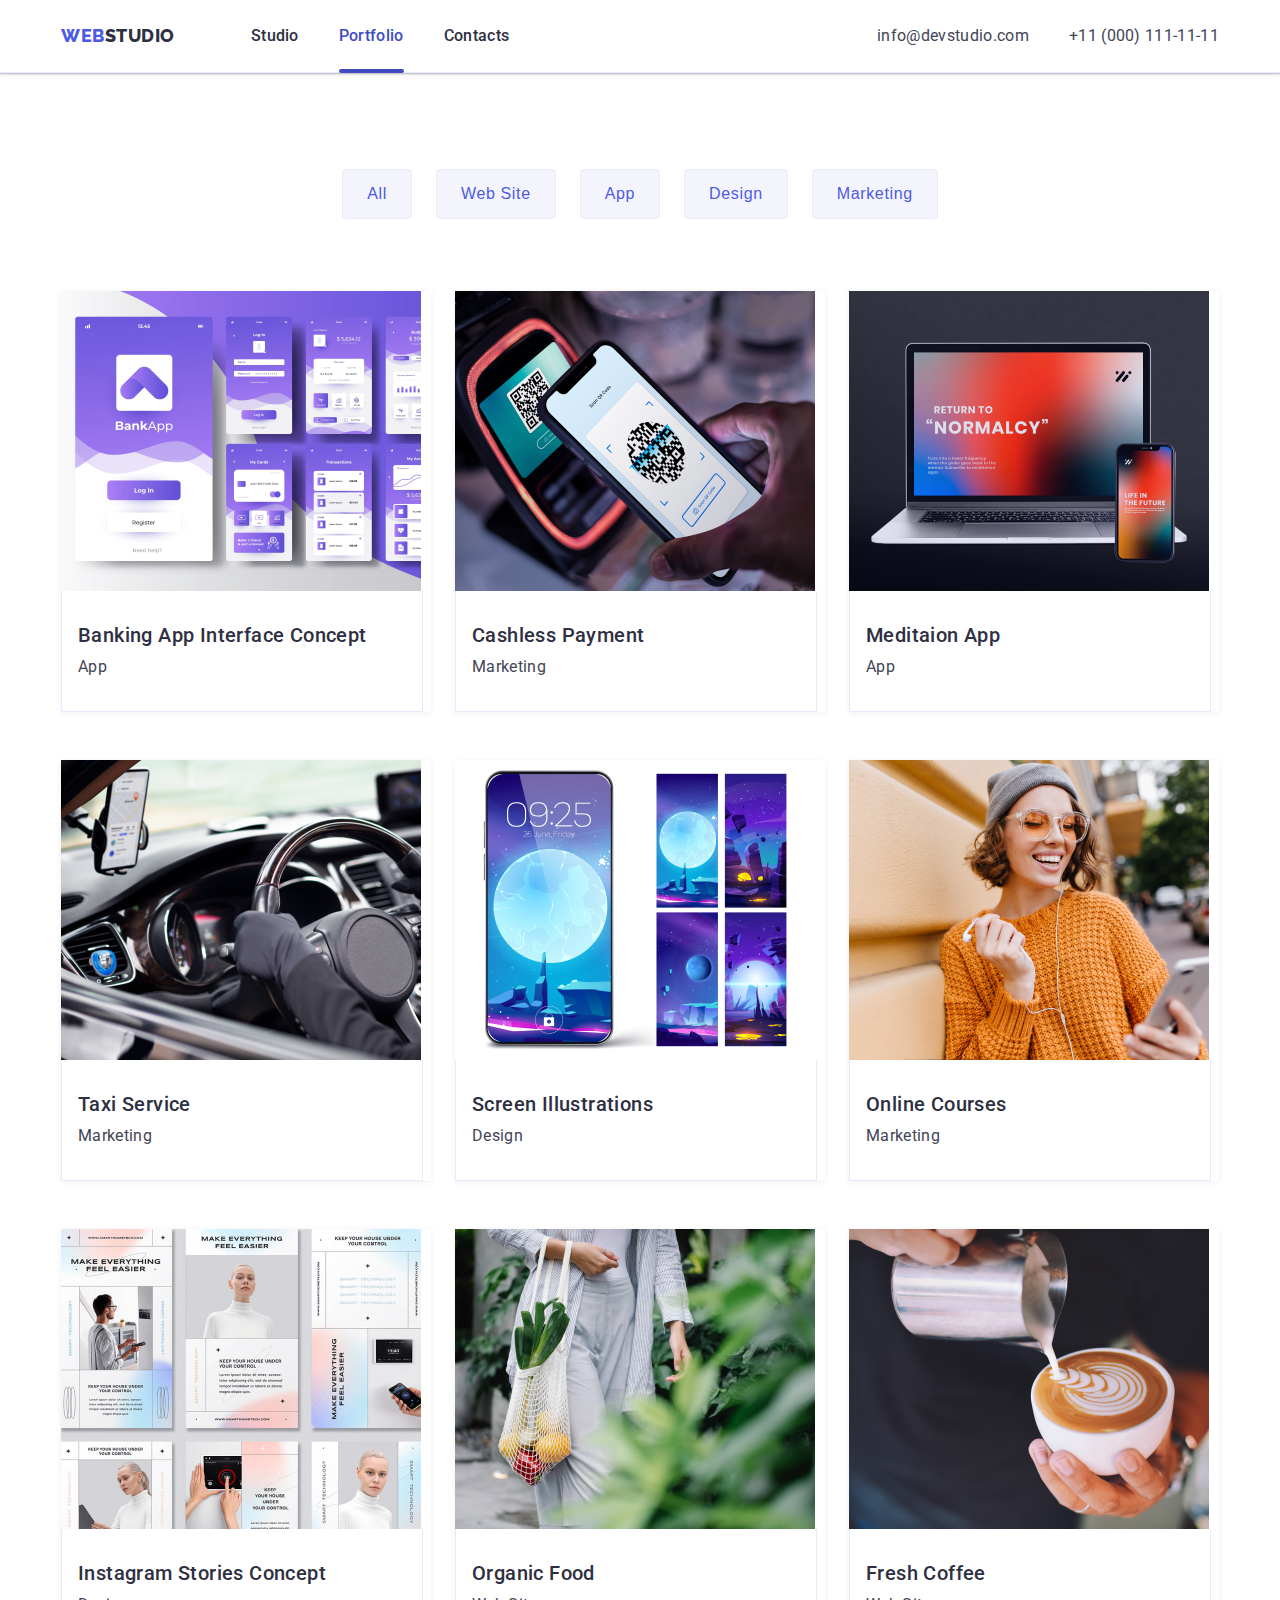
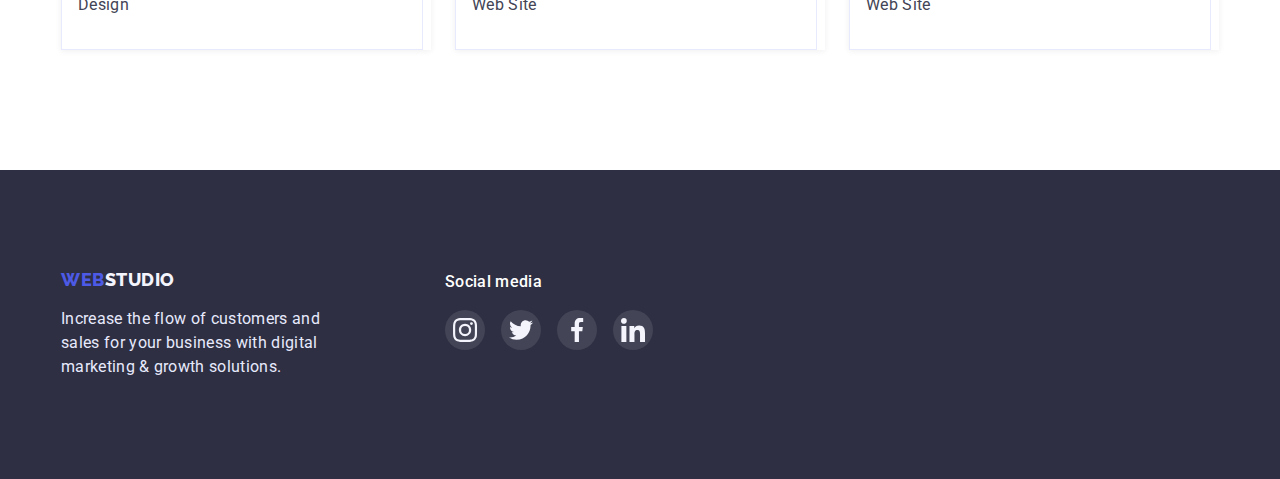
==== portfolio.html @ ebdb6b66 "corect" ====
<!DOCTYPE html>
<html lang="en">
<head>
    <meta charset="UTF-8">
    <meta http-equiv="X-UA-Compatible" content="IE=edge">
    <meta name="viewport" content="width=device-width, initial-scale=1.0">
    <link rel="preconnect" href="https://fonts.googleapis.com">
    <link rel="preconnect" href="https://fonts.gstatic.com" crossorigin>
    <link href="https://fonts.googleapis.com/css2?family=Raleway:wght@800&family=Roboto:wght@400;500;700;900&display=swap" rel="stylesheet">
    <link rel="stylesheet" href="https://cdnjs.cloudflare.com/ajax/libs/modern-normalize/1.1.0/modern-normalize.min.css" integrity="sha512-wpPYUAdjBVSE4KJnH1VR1HeZfpl1ub8YT/NKx4PuQ5NmX2tKuGu6U/JRp5y+Y8XG2tV+wKQpNHVUX03MfMFn9Q==" crossorigin="anonymous" referrerpolicy="no-referrer" />
    <link rel="stylesheet" href="./css/styles.css">
    <title>Document</title>
</head>
<body>
    <header class="header">
        <div class="container header-container">
            <nav class="header-navigation">
                <a class="header-logo link" href="./index.html"><span class="header-logo-part">Web</span>Studio</a>
                <ul class="header-list list">
                    <li class="header-item"><a class="header-link link" href="./index.html">Studio</a></li>
                    <li class="header-item"><a class="header-link link current" href="./portfolio.html">Portfolio</a></li>
                    <li class="header-item"><a class="header-link link" href="./index.html">Contacts</a></li>
                </ul>
            </nav>
            <address class="header-adress">
                <ul class="header-adress-list list">
                    <li><a class="header-adress-mail link" href="mailto:info@devstudio.com">info@devstudio.com</a></li>
                    <li><a class="header-adress-tel link" href="tel:+110001111111">+11 (000) 111-11-11</a></li>
                </ul>
            </address>
        </div>
    </header>
    <main>
        <section class="portfolio">
            <div class="container container-portfolio">
                <h1 class="portfolio-menu">menu</h1>
                <ul class="portfolio-list list">
                    <li class="portfolio-item"><button type="button" class="portfolio-btn">All</button></li>
                    <li class="portfolio-item"><button type="button" class="portfolio-btn">Web Site</button></li>
                    <li class="portfolio-item"><button type="button" class="portfolio-btn">App</button></li>
                    <li class="portfolio-item"><button type="button" class="portfolio-btn">Design</button></li>
                    <li class="portfolio-item"><button type="button" class="portfolio-btn">Marketing</button></li>
                </ul>
                <ul class="menu-list list">
                    <li class="menu-iteam">
                            <div class="menu-info">
                                <a href="" class="link">
                                    <img src="./images/portfolio1.jpg" alt="app" width="360">
                                    <p class="menu-top-info">14 Stylish and User-Friendly App Design Concepts · Task Manager App · Calorie Tracker App · Exotic Fruit Ecommerce App · Cloud Storage App</p>
                            </div>
                                <div class="cotainer-menu"><h2 class="menu-subtitle subtitle">Banking App Interface Concept</h2>
                                <p class="menu-text text">App</p>
                            </div>
                        </a>
                    </li>
                    <li class="menu-iteam">
                        <div class="menu-info"> 
                            <a href="" class="link">
                            <img src="./images/portfolio2.jpg" alt="phone" width="360">
                            <p class="menu-top-info">14 Stylish and User-Friendly App Design Concepts · Task Manager App · Calorie Tracker App · Exotic Fruit Ecommerce App · Cloud Storage App</p>
                        </div>
                            <div class="cotainer-menu">
                                <h2 class="menu-subtitle subtitle">Cashless Payment</h2>
                                <p class="menu-text text">Marketing</p>
                            </div>
                        </a>
                    </li>
                    <li class="menu-iteam">
                        <div class="menu-info">
                            <a href="" class="link">
                            <img src="./images/portfolio3.jpg" alt="laptop" width="360">
                            <p class="menu-top-info">14 Stylish and User-Friendly App Design Concepts · Task Manager App · Calorie Tracker App · Exotic Fruit Ecommerce App · Cloud Storage App</p>
                        </div>
                            <div class="cotainer-menu"><h2 class="menu-subtitle subtitle">Meditaion App</h2>
                            <p class="menu-text text">App</p>
                        </div>
                        </a>
                    </li>
                    <li class="menu-iteam">
                        <div class="menu-info">
                            <a href="" class="link">
                            <img src="./images/portfolio4.jpg" alt="car" width="360">
                            <p class="menu-top-info">14 Stylish and User-Friendly App Design Concepts · Task Manager App · Calorie Tracker App · Exotic Fruit Ecommerce App · Cloud Storage App</p>
                        </div>
                            <div class="cotainer-menu"><h2 class="menu-subtitle subtitle">Taxi Service</h2>
                            <p class="menu-text text">Marketing</p>
                        </div>
                        </a>
                    </li>
                    <li class="menu-iteam">
                        <div class="menu-info">
                            <a href="" class="link">
                            <img src="./images/portfolio5.jpg" alt="phone" width="360">
                            <p class="menu-top-info">14 Stylish and User-Friendly App Design Concepts · Task Manager App · Calorie Tracker App · Exotic Fruit Ecommerce App · Cloud Storage App</p>
                        </div>
                            <div class="cotainer-menu"><h2 class="menu-subtitle subtitle">Screen Illustrations</h2>
                            <p class="menu-text text">Design</p>
                        </div> 
                        </a>
                    </li>
                    <li class="menu-iteam">
                        <div class="menu-info">
                            <a href="" class="link">
                            <img src="./images/portfolio6.jpg" alt="airphone" width="360">
                            <p class="menu-top-info">14 Stylish and User-Friendly App Design Concepts · Task Manager App · Calorie Tracker App · Exotic Fruit Ecommerce App · Cloud Storage App</p>
                        </div>
                            <div class="cotainer-menu"><h2 class="menu-subtitle subtitle">Online Courses</h2>
                            <p class="menu-text text">Marketing</p>
                        </div>
                        </a>
                    </li>
                    <li class="menu-iteam">
                        <div class="menu-info">
                            <a href="" class="link">
                            <img src="./images/portfolio7.jpg" alt="website" width="360">
                            <p class="menu-top-info">14 Stylish and User-Friendly App Design Concepts · Task Manager App · Calorie Tracker App · Exotic Fruit Ecommerce App · Cloud Storage App</p>
                        </div>
                            <div class="cotainer-menu"><h2 class="menu-subtitle subtitle">Instagram Stories Concept</h2>
                            <p class="menu-text text">Design</p>
                        </div>
                        </a>
                    </li>
                    <li class="menu-iteam">
                        <div class="menu-info">
                            <a href="" class="link">
                            <img src="./images/portfolio8.jpg" alt="organic food" width="360">
                            <p class="menu-top-info">14 Stylish and User-Friendly App Design Concepts · Task Manager App · Calorie Tracker App · Exotic Fruit Ecommerce App · Cloud Storage App</p>
                        </div>
                            <div class="cotainer-menu"><h2 class="menu-subtitle subtitle">Organic Food</h2>
                            <p class="menu-text text">Web Site</p>
                        </div>
                        </a>
                    </li>
                    <li class="menu-iteam">
                        <div class="menu-info">
                            <a href="" class="link">
                            <img src="./images/portfolio9.jpg" alt="Coffee" width="360">
                            <p class="menu-top-info">14 Stylish and User-Friendly App Design Concepts · Task Manager App · Calorie Tracker App · Exotic Fruit Ecommerce App · Cloud Storage App</p>
                        </div>
                            <div class="cotainer-menu"><h2 class="menu-subtitle subtitle">Fresh Coffee</h2>
                            <p class="menu-text text">Web Site</p>
                        </div>
                        </a>
                    </li>
                </ul>
        </section>
        </di>
    </main>
    <footer class="footer">
        <div class="container footer-container">
                <div class="footer-footer">
                    <a href="./index.html" class="footer-logo link"><span class="footer-logo-part">Web</span>Studio</a>
                    <p class="footer-text text">Increase the flow of customers and sales for your business with digital marketing & growth solutions.</p>
                </div>
            <div class="footer-soc">
                <h1 class="footer-title-icon">Social media</h1>
                <ul class="footer-list list">
                    <li classs="footer-soc-iteam">
                        <a href="./index.html" class="footer-soc-link link">
                            <svg class="footer-soc-icon" widht="24" height="24">
                                <use href="./images/symbol-defs-soc.svg#icon-instagram"></use>
                            </svg>
                        </a>
                    </li>
                    <li classs="footer-soc-iteam">
                        <a href="./index.html" class="footer-soc-link link">
                            <svg class="footer-soc-icon" widht="24" height="24">
                                <use href="./images/symbol-defs-soc.svg#icon-twitter"></use>
                            </svg>
                        </a>
                    </li>
                    <li classs="footer-soc-iteam">
                        <a href="./index.html" class="footer-soc-link link">
                            <svg class="footer-soc-icon" widht="24" height="24">
                                <use href="./images/symbol-defs-soc.svg#icon-facebook"></use>
                            </svg>
                        </a>
                    </li>
                    <li classs="footer-soc-iteam">
                        <a href="./index.html" class="footer-soc-link link">
                            <svg class="footer-soc-icon" widht="24" height="24">
                                <use href="./images/symbol-defs-soc.svg#icon-linkedin"></use>
                            </svg>
                        </a>
                    </li>
                </ul>
            </div>
        </div>
    </footer>
</body>
</html>
---- css/styles.css ----
:root{
    --text: #434455;
    --title: #2E2F42;
}

body{
    font-family: 'Roboto', sans-serif;
    color: #434455;
    background-color: #FFFFFF;
    font-size: 16px;
    margin: 0;
}

.list{
    list-style: none;
}

.link{
    text-decoration: none;
    color: #2E2F42;
}

.title {
font-size: 36px;
line-height: 1.11;
letter-spacing: 0.02em;
}

.text{
line-height: 1.5;
letter-spacing: 0.02em;
}

.subtitle{
    font-weight: 500;
font-size: 20px;
line-height: 1.2;
letter-spacing: 0.02em;
}

h1,h2,h3,h4,h5,h6,p{
    margin: 0;
}

ul{
    margin: 0;
    padding-left: 0;
}

img{
    display: block;
}

.container{
    width: 1158px;
    padding-left: 15px;
    padding-right: 15px;
    margin-left: auto;
    margin-right: auto;
    /* outline: 2px solid red; */
}
/*-----------HEADER----------------*/

.header{
    background: #FFFFFF;
    border-bottom: 1px solid #E7E9FC;
    box-shadow: 0px 2px 1px rgba(46, 47, 66, 0.08), 0px 1px 1px rgba(46, 47, 66, 0.16), 0px 1px 6px rgba(46, 47, 66, 0.08);
}

.current {
    color: #404BBF;
    position: relative;
}

.current::after {
    content: '';
    position: absolute; 
    left: 0;
    width: 100%;
    height: 4px;
    bottom: -28px;
    background-color: #404BBF;
border-radius: 2px;
} 

.header-container{
    display: flex;
    padding: 24px 0;
}

.header-adress-list{
    display: flex;
}

.header-navigation{
    display: flex;
    align-items: center;
    margin-right: auto;
}

.header-list{
    display: flex;
    gap: 40px;
}

.header-logo-part{
    color: #4D5AE5;
}

.header-logo {
    font-family: 'Raleway', sans-serif;
    font-weight: 800;
font-size: 18px;
line-height: 1.33;
display: flex;
align-items: center;
letter-spacing: 0.03em;
text-transform: uppercase;
color: #2E2F42;
margin-right: 76px;
}

.header-item {
    font-weight: 500;
line-height: 1.5;
letter-spacing: 0.02em;
color: #2E2F42;
}

.header-link{
    transition: color 250ms cubic-bezier(0.4, 0, 0.2, 1);
} 

.header-link:hover,
.header-link:focus {
    color: #4D5AE5;
}

.header-link:active{
    color: #4D5AE5;
}

.header-adress-list {
    font-style: normal;
}

.header-adress-tel {
line-height: 1.5;
letter-spacing: 0.02em;
text-decoration: none;
color: var(--text);
position: relative;
margin-left: 40px;
transition: color 250ms cubic-bezier(0.4, 0, 0.2, 1);
}

.header-adress-tel:hover,
.header-adress-tel:focus{
    color: #4D5AE5;
}

.header-adress-mail {
line-height: 1.5;
letter-spacing: 0.02em;
text-decoration: none;
color: var(--text);
transition: color 250ms cubic-bezier(0.4, 0, 0.2, 1);
}

.header-adress-mail:hover,
.header-adress-mail:focus{
    color: #4D5AE5;
}

/*-----------MAIN CONTENT----------------*/

.main {
    background-color: #2E2F42;
    padding-top: 188px;
    padding-bottom: 188px;
    background-image: linear-gradient(rgba(46, 47, 66, 0.7), rgba(46, 47, 66, 0.7)), url(../images/hero-bg.jpg);
    background-repeat: no-repeat;
    background-size: auto;
    background-position: center;
    max-width: 1440px;
    margin-left: auto;
    margin-right: auto;
}

.main-container{
    justify-items: center;
}

.main-title {
    font-size: 56px;
line-height: 1.07;
letter-spacing: 0.02em;
color: #FFFFFF;
text-align: center;
max-width: 496px;
margin: auto;
margin-bottom: 48px;
}

.hero{
    background-color: #E5E5E5;
}

.main-btn{
    font-family: 'Roboto';
font-style: normal;
font-weight: 500;
font-size: 16px;
line-height: 1.5;
align-items: center;
letter-spacing: 0.04em;
padding: 16px 32px;
color: #FFFFFF;
background: #4D5AE5;
box-shadow: 0px 4px 4px rgba(0, 0, 0, 0.15);
border-radius: 4px;
border: 0;
min-width: 169px;
display: block;
margin: 0 auto;
cursor: pointer;
transition: background-color 250ms cubic-bezier(0.4, 0, 0.2, 1), box-shadow 250ms cubic-bezier(0.4, 0, 0.2, 1);
}

.main-btn:hover,
.main-btn:focus{
    background-color: #404BBF;
box-shadow: 0px 1px 6px rgba(46, 47, 66, 0.08), 0px 1px 1px rgba(46, 47, 66, 0.16), 0px 2px 1px rgba(46, 47, 66, 0.08);
}

.main-btn:active{
    background: #4D5AE5;
box-shadow: 0px 4px 4px rgba(0, 0, 0, 0.15);
}

/*--------------HERO------------------*/

.hero{
    background-color:  #FFFFFF;
    padding-top: 120px;
    padding-bottom: 120px;
}

.hero-list{
    display: flex;
    gap: 24px;
}

.hero-title{
    display: none;
    color: #2E2F42;   
}

.hero-subtitle{
color: var(--title);
margin-bottom: 8px;
margin-top: 8px;
}

.hero-text {
color: var(--text);
width: 264px;
}
.hero-list-icon{
    display: flex;
    gap: 24px;
}
.hero-item-icon {
    width: 264px;
    height: 112px;
    background: #F4F4FD;
border-radius: 4px;
display: flex;
justify-content: center;
align-items: center;
}

/*-----------ABOUT----------------*/

.about {
    background-color: #FFFFFF;
    padding-bottom: 120px;
}

.about-list{
    display: flex;
    gap:24px;
}

.about-title {
color: var(--title);
margin-bottom: 72px;
text-align: center;
}

.about-iteam{
    width: calc((100% - 48px) / 3);
}

/*-----------TEAM----------------*/

.team {
    background: #F4F4FD;
    padding-top: 120px;
    padding-bottom: 120px;
}

.team-list{
    display: flex;
    gap: 24px;
}

.team-title {
color: var(--title);
margin-bottom: 72px;
text-align: center;
}

.team-item {
    background-color: #FFFFFF;
    text-align: center;
    background: #FFFFFF;
    width: calc((100% - 72px) / 4);
box-shadow: 0px 1px 6px rgba(46, 47, 66, 0.08), 0px 1px 1px rgba(46, 47, 66, 0.16), 0px 2px 1px rgba(46, 47, 66, 0.08);
border-radius: 0px 0px 4px 4px;
padding-bottom: 32px;
}

.team-subtitle {
color: var(--title);
margin-top: 32px;
margin-bottom: 8px;
}

.team-text {
color: var(--text);
margin-bottom: 8px;
}

.team-soc-list {
    display: flex;
    justify-content: center;
    gap: 24px;
}

.team-soc-iteam {
    width: 40px;
    height: 40px;
}

.team-soc-link {
    width: 40px;
    height: 40px;
    background-color: #4D5AE5;
    display: flex;
    align-items: center;
    justify-content: center;
    border-radius: 50%;
    transition: background-color 250ms cubic-bezier(0.4, 0, 0.2, 1);
}

.team-soc-link:hover,
.team-soc-link:focus{
    background-color:  #404BBF;
}

/* ----------CUSTOMERS------------- */

.customers{
    padding-top: 130px;
    padding-bottom: 120px;
}

.customers-title{
font-size: 36px;
line-height: 1.11;
text-align: center;
letter-spacing: 0.02em;
text-transform: capitalize;
color: #2E2F42;
margin-bottom: 72px;
}

.customers-list {
    display: flex;
    gap: 24px;
}

.customers-iteam {
    width: calc((100% - 120px) / 6);
    height: 88px;
}

.customers-link {
    width: 100%;
    height: 100%;
    border: 1px solid #8E8F99;
border-radius: 4px;
display: flex;
justify-content: center;
align-items: center;
transition: border-color 250ms cubic-bezier(0.4, 0, 0.2, 1);
}
.customers-icon{
    fill: #8E8F99;
    transition: fill 250ms cubic-bezier(0.4, 0, 0.2, 1);
}

.customers-link:is(:hover, :focus){
    border-color: #404BBF;
}

.customers-link:is(:hover, :focus) > .customers-icon{
    fill: #404BBF;
}

/*-----------PORTFOLIO----------------*/

.portfolio{
    padding-top: 96px;
    padding-bottom: 120px;
}

.portfolio-menu {
    display: none;
}

.portfolio-btn {
    font-weight: 500;
font-size: 16px;
line-height: 1.5;
display: flex;
align-items: center;
text-align: center;
letter-spacing: 0.04em;
color: #4D5AE5;
background-color: #F4F4FD;
border: 1px solid #E7E9FC;
cursor: pointer;
padding: 12px 24px;
border-radius: 4px;
transition: color 250ms cubic-bezier(0.4, 0, 0.2, 1), background-color 250ms cubic-bezier(0.4, 0, 0.2, 1), border-color 250ms cubic-bezier(0.4, 0, 0.2, 1), box-shadow 250ms cubic-bezier(0.4, 0, 0.2, 1);
}

.portfolio-btn:hover,
.portfolio-btn:focus {
    color: #FFFFFF;
    background-color: #404BBF;
    border-color: #404BBF;
box-shadow: 0px 3px 1px rgba(0, 0, 0, 0.1), 0px 2px 1px rgba(0, 0, 0, 0.08), 0px 2px 2px rgba(0, 0, 0, 0.12);
}

.portfolio-list{
    display: flex;
    justify-content: center; 
    gap: 24px;
    margin-bottom: 72px;
} 

.menu-list {
    display: flex;
    flex-wrap: wrap;
    column-gap: 24px;
    row-gap: 48px;
}

.menu-iteam{
    width: calc((100% - 48px) / 3);
}

.menu-iteam:hover .menu-top-info{
    transform: translateY(0%);
}

.menu-info{
    position: relative;
    overflow: hidden;
}

.menu-top-info{
position: absolute;
top: 0;
padding: 40px;
background-color: #4D5AE5;
line-height: 1.5;
letter-spacing: 0.02em;
color: #F4F4FD;
padding: 40px 32px;
height: 100%;
transform: translateY(100%);
transition: transform 250ms cubic-bezier(0.4, 0, 0.2, 1);
}

.menu-iteam {
    background: #FFFFFF;
    box-shadow: 0px 1px 6px rgba(46, 47, 66, 0.08);
    transition: box-shadow 250ms cubic-bezier(0.4, 0, 0.2, 1);
}

.menu-iteam:hover,
.menu-iteam:focus {
    box-shadow: 0px 1px 6px rgba(46, 47, 66, 0.08), 0px 1px 1px rgba(46, 47, 66, 0.16), 0px 2px 1px rgba(46, 47, 66, 0.08);
}

.cotainer-menu{
    width: 360px;
    border: 1px solid #E7E9FC;
    border-top: 0;
}

.menu-subtitle {
color: var(--title);
padding-top: 32px;
margin-bottom: 8px;
margin-left: 16px;
}

.menu-text {
color: var(--text);
margin-bottom: 32px;
margin-left: 16px;
}

/*-----------FOOTER----------------*/

.footer{
    background: #2E2F42;
    padding-top: 100px;
    padding-bottom: 100px;
}

.footer-container{
    display: flex;
}

.footer-logo{
    font-family: 'Raleway', sans-serif;
    font-weight: 800;
font-size: 18px;
line-height: 1.16;
letter-spacing: 0.03em;
text-transform: uppercase;
color: #F4F4FD;
}

.footer-text {
    color: #E7E9FC;
    margin-top: 16px;
    width: 264px;
}

.footer-logo-part{
    color: #4D5AE5;
}

.footer-soc{
    margin-left: 120px;
}

.footer-title-icon {
    font-weight: 500;
    font-size: 16px;
    line-height: 1.5;
    letter-spacing: 0.02em;   
    color: #FFFFFF;  
    margin-bottom: 16px;
}

.footer-list {
    display: flex;
    justify-content: center;
    gap: 16px;
}

.footer-soc-iteam{
    width: 40px;
    height: 40px;
}

.footer-soc-link {
    width: 40px;
    height: 40px;
    background: rgba(255, 255, 255, 0.1);
    display: flex;
    align-items: center;
    justify-content: center;
    border-radius: 50%;
    transition: background-color 250ms cubic-bezier(0.4, 0, 0.2, 1);
}

.footer-soc-link:is(:hover, :focus) {
    background-color: #31D0AA;
}

/* ---------MODAL------------- */

.backdrop {
    position: fixed;
    top: 0;
    width: 100%;
    height: 100%;
    background-color: rgba(46, 47, 66, 0.4);
    transition: opacity 250ms cubic-bezier(0.4, 0, 0.2, 1), visibility 250ms cubic-bezier(0.4, 0, 0.2, 1);
}


.modal {
    position: absolute;
    top: 50%;
    left: 50%;
    transform: translate(-50%, -50%) scale(1);
    width: 408px;
    min-height: 576px;
    background: #FCFCFC;
    box-shadow: 0px 1px 1px rgba(0, 0, 0, 0.14), 0px 1px 3px rgba(0, 0, 0, 0.12), 0px 2px 1px rgba(0, 0, 0, 0.2);
border-radius: 4px;
padding: 24px;
transition: transform 250ms cubic-bezier(0.4, 0, 0.2, 1);
}

.backdrop.is-hidden .modal{
    transform: translate(-50%, -50%) scale(0);
}

.mode-close {
    width: 24px;
    height: 24px;
    border-radius: 50%;
    background-color: #E7E9FC;
border: 1px solid rgba(0, 0, 0, 0.1);
display: block;
margin-left: auto;
cursor: pointer;
margin-bottom: 24px;
}

.mode-close:is(:hover, :focus){
    background-color: #404BBF;
    color: #E5E5E5;
}

.is-hidden{
    opacity: 0;
    visibility: hidden;
    pointer-events: none;
}

.modal-title{
    font-weight: 500;
font-size: 16px;
line-height: 1.5;
text-align: center;
letter-spacing: 0.02em;
color: #2E2F42;
margin-bottom: 14px;
}

.modal-input-title{
    font-size: 12px;
line-height: 1.33;
letter-spacing: 0.04em;
color: #8E8F99;
}

.modal-filed{
    margin-bottom: 8px;
}

.modal-wrap{
    position: relative;
    margin-top: 4px;
}

.modal-input{
    width: 100%;
    height: 40px;
    border: 1px solid rgba(33, 33, 33, 0.2);
border-radius: 4px;
padding-left: 36px;
border-color: #21212133;
outline: transparent;
}

.modal-input-icon{
    fill: #2E2F42;
    position: absolute;
    left: 16px;
    top: 21px;
    transform: translateY(-50%);
}

.modal-input-icon:is(:hover, :focus){
    fill: #4D5AE5;
}

.modal-input::placeholder{
    font-size: 12px;
line-height: 1.33;
letter-spacing: 0.04em;
color: rgba(117, 117, 117, 0.5);
position: absolute;
margin-top: 8px;
top: 0;
left: 0;
margin: 0;
padding: 0;
}

.coment{
    width: 100%;
    border: 1px solid rgba(33, 33, 33, 0.2);
border-radius: 4px;
padding-left: px;
border-color: #21212133;
    height: 120px;
    outline: transparent;
}

.coment:focus{
    border-color: #4D5AE5;
}

.modal-input:focus{
    border-color: #4D5AE5;
}

.modal-input:focus + .modal-input-icon{
    fill: #4D5AE5;
}


.modal-btn{
    font-weight: 500;
font-size: 16px;
line-height: 1.5;
display: flex;
align-items: center;
text-align: center;
letter-spacing: 0.04em;
color: #FFFFFF;

display: block;
flex-direction: row;
align-items: flex-start;
padding: 16px 32px;
/* position: absolute; */
width: 169px;
height: 56px;
background: #4D5AE5;
box-shadow: 0px 4px 4px rgba(0, 0, 0, 0.15);
border-radius: 4px;
border: 0px;
}
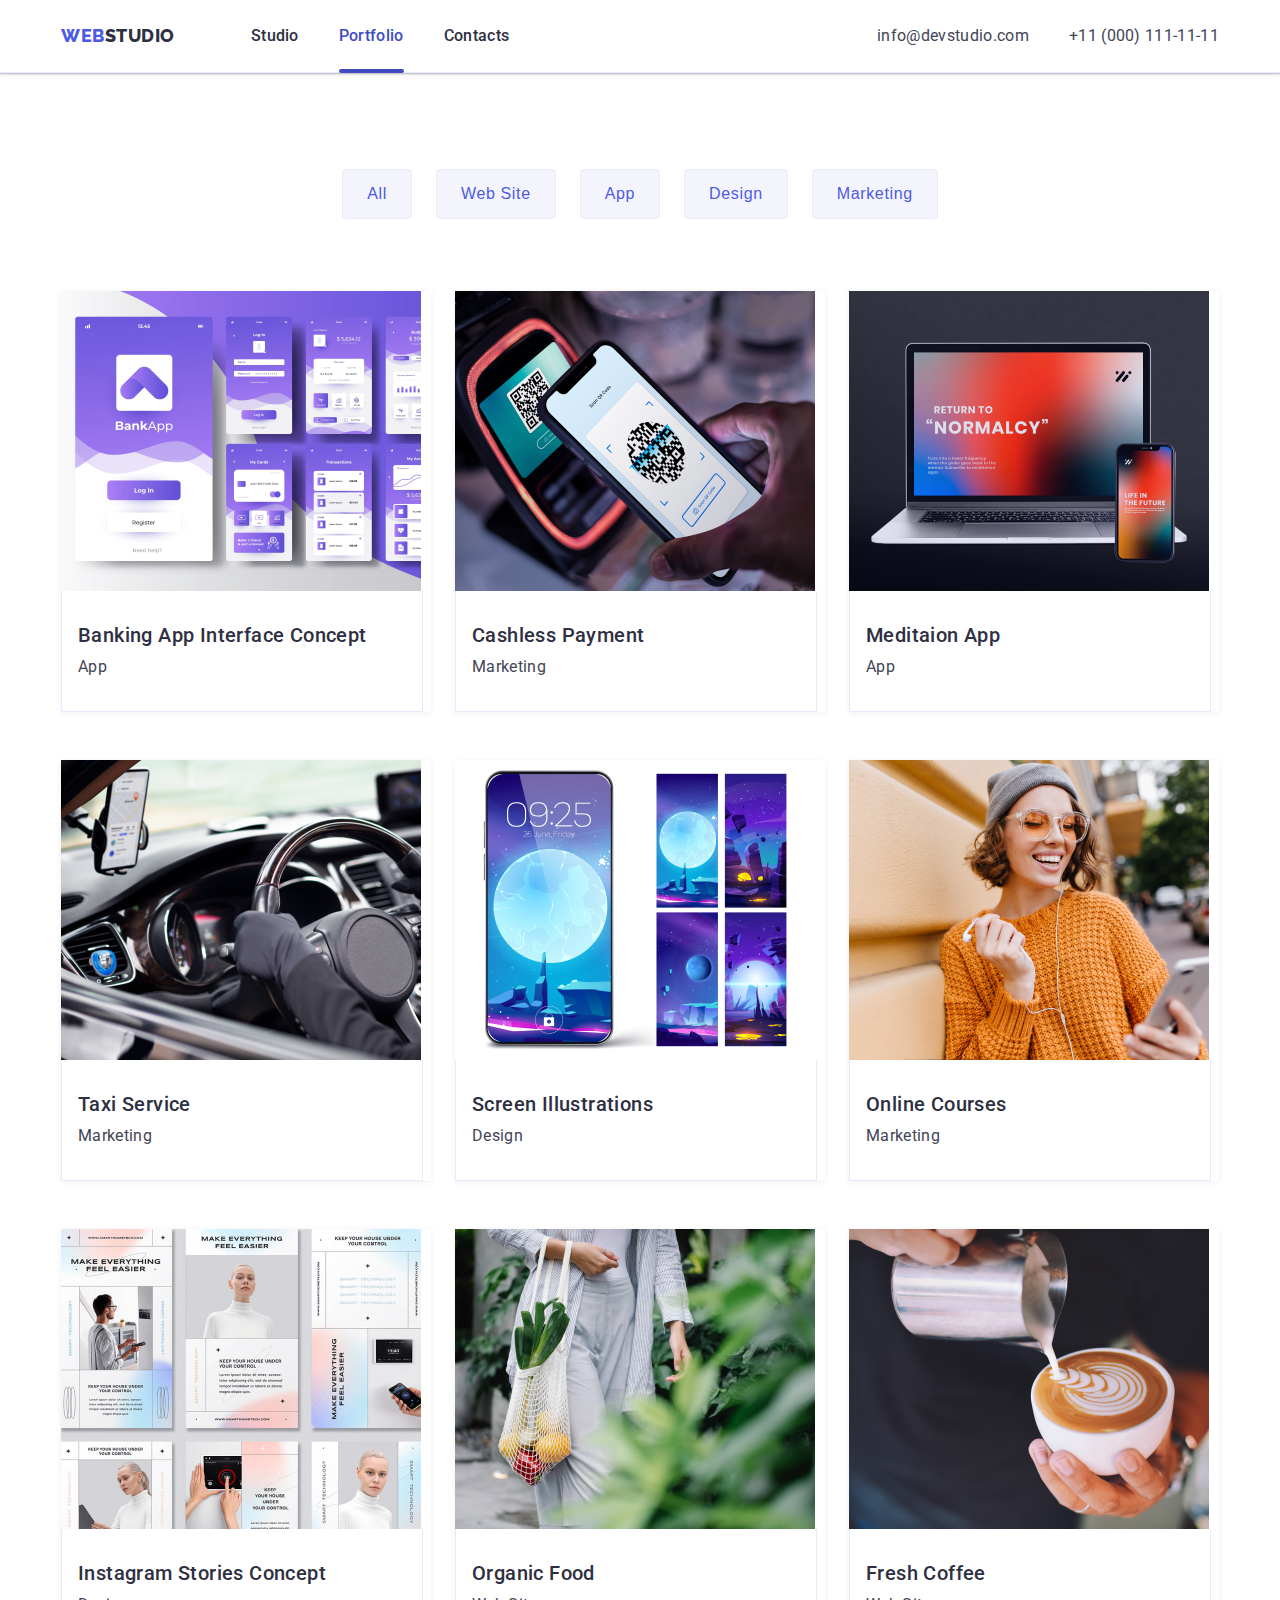
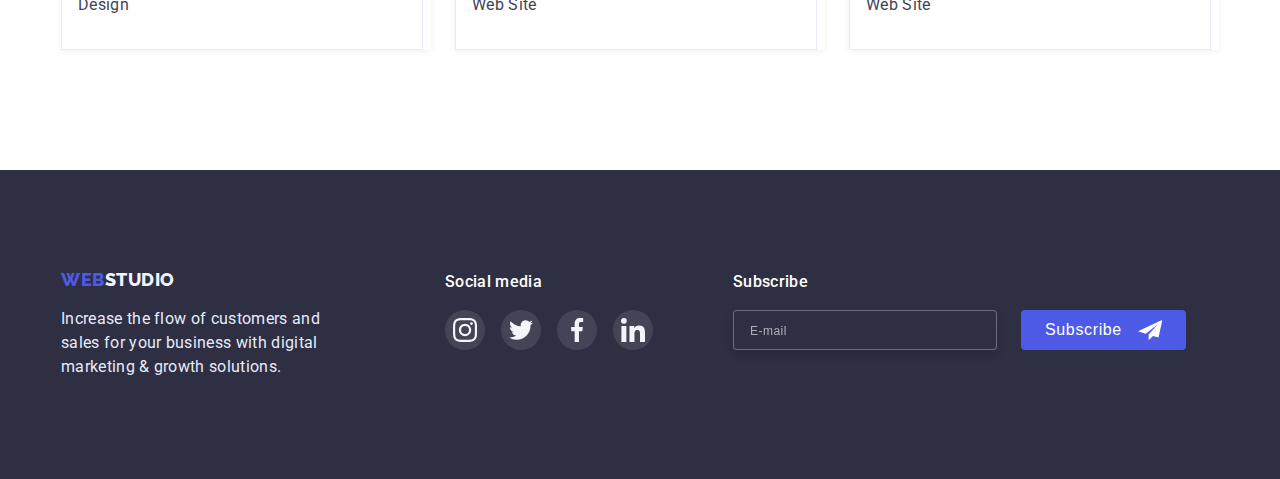
==== commit b370470a: "corect" ====
--- a/portfolio.html
+++ b/portfolio.html
@@ -185,6 +185,19 @@
                     </li>
                 </ul>
             </div>
+            <div class="footer-subscribe">
+                <p class="footer-subscribe-title">Subscribe</p>
+                <form class="footer-subscribe-form">
+                    <label for=""></label>
+                    <input type="text" class="footer-send-email" name="send-email" placeholder="E-mail">
+                    <button typu="submit" name="Subscribe" class="subscribe-btn"> 
+                        <div class="subscribe-text">Subscribe </div >
+                        <svg class="subscribe-icon" widht="24" height="24">
+                            <use href="./images/symbol-defs.svg#icon-subscribe"></use>
+                        </svg>
+                    </button>
+                </form>
+            </div>
         </div>
     </footer>
 </body>
--- a/css/styles.css
+++ b/css/styles.css
@@ -58,6 +58,16 @@
     margin-left: auto;
     margin-right: auto;
     /* outline: 2px solid red; */
+}
+
+.visually{
+position: absolute;
+bottom: 0;
+padding: 0;
+white-space: nowrap;
+clip-path: inset(100%);
+clip: rect(0 0 0 0);
+overflow: hidden;
 }
 /*-----------HEADER----------------*/
 
@@ -597,6 +607,79 @@
     background-color: #31D0AA;
 }
 
+.footer-subscribe{
+    /* display: flex; */
+    margin-left: 80px;
+}
+
+.footer-subscribe-title{
+    font-weight: 500;
+font-size: 16px;
+line-height: 1.5;
+letter-spacing: 0.02em;
+color: #FFFFFF;
+margin-bottom: 16px;
+}
+
+.footer-send-email{
+justify-content: center;
+    align-items: center;
+    padding-left: 16px;
+    height: 40px;
+    width: 264px;
+    color: #ffffff;
+    background: #2e2f42;
+    display: flex;
+    box-sizing: border-box;
+    border: 1px solid rgba(255, 255, 255, 0.3);
+    filter: drop-shadow(0px 4px 4px rgba(0, 0, 0, 0.15));
+    border-radius: 4px;
+}
+
+.footer-send-email::placeholder{
+    /* padding-left: 16px; */
+    font-size: 12px;
+line-height: 2;
+letter-spacing: 0.04em;
+color: rgba(255, 255, 255, 0.6);
+}
+
+.footer-subscribe-form{
+    display: flex;
+    align-items: center;
+    justify-content: space-between; 
+}
+
+.subscribe-btn{
+height: 40px;
+width: 165px;
+margin-left: 24px;
+cursor: pointer;
+display: flex;
+flex-direction: row;
+justify-content: center;
+align-items: center;
+padding: 8px 24px;
+gap: 16px;
+color: #ffffff;
+background: #4d5ae5;
+border-radius: 4px;
+border: none;
+transition: background-color 250ms cubic-bezier(0.4, 0, 0.2, 1), box-shadow 250ms cubic-bezier(0.4, 0, 0.2, 1);
+}
+
+.subscribe-text{
+    font-weight: 500;
+font-size: 16px;
+line-height: 1.5;
+letter-spacing: 0.04em;
+color: #FFFFFF;
+}
+
+.subscribe-btn:is(:hover, :focus){
+    background-color: #404BBF;
+box-shadow: 0px 1px 6px rgba(46, 47, 66, 0.08), 0px 1px 1px rgba(46, 47, 66, 0.16), 0px 2px 1px rgba(46, 47, 66, 0.08);
+}
 /* ---------MODAL------------- */
 
 .backdrop {
@@ -694,45 +777,14 @@
     transform: translateY(-50%);
 }
 
-.modal-input-icon:is(:hover, :focus){
-    fill: #4D5AE5;
-}
-
-.modal-input::placeholder{
-    font-size: 12px;
-line-height: 1.33;
-letter-spacing: 0.04em;
-color: rgba(117, 117, 117, 0.5);
-position: absolute;
-margin-top: 8px;
-top: 0;
-left: 0;
-margin: 0;
-padding: 0;
-}
-
-.coment{
-    width: 100%;
-    border: 1px solid rgba(33, 33, 33, 0.2);
-border-radius: 4px;
-padding-left: px;
-border-color: #21212133;
-    height: 120px;
-    outline: transparent;
-}
-
-.coment:focus{
-    border-color: #4D5AE5;
-}
-
-.modal-input:focus{
+.modal-input:focus, 
+.modal-input-coment:focus {
     border-color: #4D5AE5;
 }
 
 .modal-input:focus + .modal-input-icon{
     fill: #4D5AE5;
 }
-
 
 .modal-btn{
     font-weight: 500;
@@ -748,12 +800,77 @@
 flex-direction: row;
 align-items: flex-start;
 padding: 16px 32px;
-/* position: absolute; */
 width: 169px;
 height: 56px;
 background: #4D5AE5;
 box-shadow: 0px 4px 4px rgba(0, 0, 0, 0.15);
 border-radius: 4px;
 border: 0px;
-}
-
+margin: auto;
+cursor: pointer;
+transition: background-color 250ms cubic-bezier(0.4, 0, 0.2, 1), box-shadow 250ms cubic-bezier(0.4, 0, 0.2, 1);
+}
+
+.modal-btn:is(:hover, :focus){
+    background-color: #404BBF;
+box-shadow: 0px 1px 6px rgba(46, 47, 66, 0.08), 0px 1px 1px rgba(46, 47, 66, 0.16), 0px 2px 1px rgba(46, 47, 66, 0.08);
+}
+
+.modal-input-coment{
+    width: 100%;
+    border: 1px solid rgba(33, 33, 33, 0.2);
+border-radius: 4px;
+padding-left: 16px;
+border-color: #21212133;
+    height: 120px;
+    padding-top: 8px;
+    margin-top: 4px;
+    resize: none;
+    outline: transparent;
+    margin-bottom: 16px;
+}
+
+.modal-input-coment::placeholder{
+    font-size: 12px;
+    line-height: 1.33;
+    letter-spacing: 0.04em;
+    color: #75757580;
+    position: absolute;
+}
+
+.check-text{
+    font-size: 12px;
+    line-height: 1.33px;
+    letter-spacing: 0.04em;
+    color: #757575;
+    display: flex;
+    align-items: center;
+    margin-bottom: 24px;
+}
+
+.check-text::before{
+    content: '';
+    width: 16px;
+height: 16px;
+border: 1.25px solid #2E2F42;
+border-radius: 2px;
+margin-right: 8px;
+transition: transform 250ms cubic-bezier(0.4, 0, 0.2, 1);
+cursor: pointer;
+align-items: center;
+}
+
+.modal-check:checked + .check-text::before{
+    background-color: #404BBF;
+    border-color: #404BBF;
+    background-image: url(../images/Vector.svg);
+    background-position: center;
+    background-repeat: no-repeat;
+}
+
+.modal-privaticy{
+    font-family: 'Roboto';
+font-style: normal;
+    margin-left: 2px; 
+    color:#4D5AE5;
+}